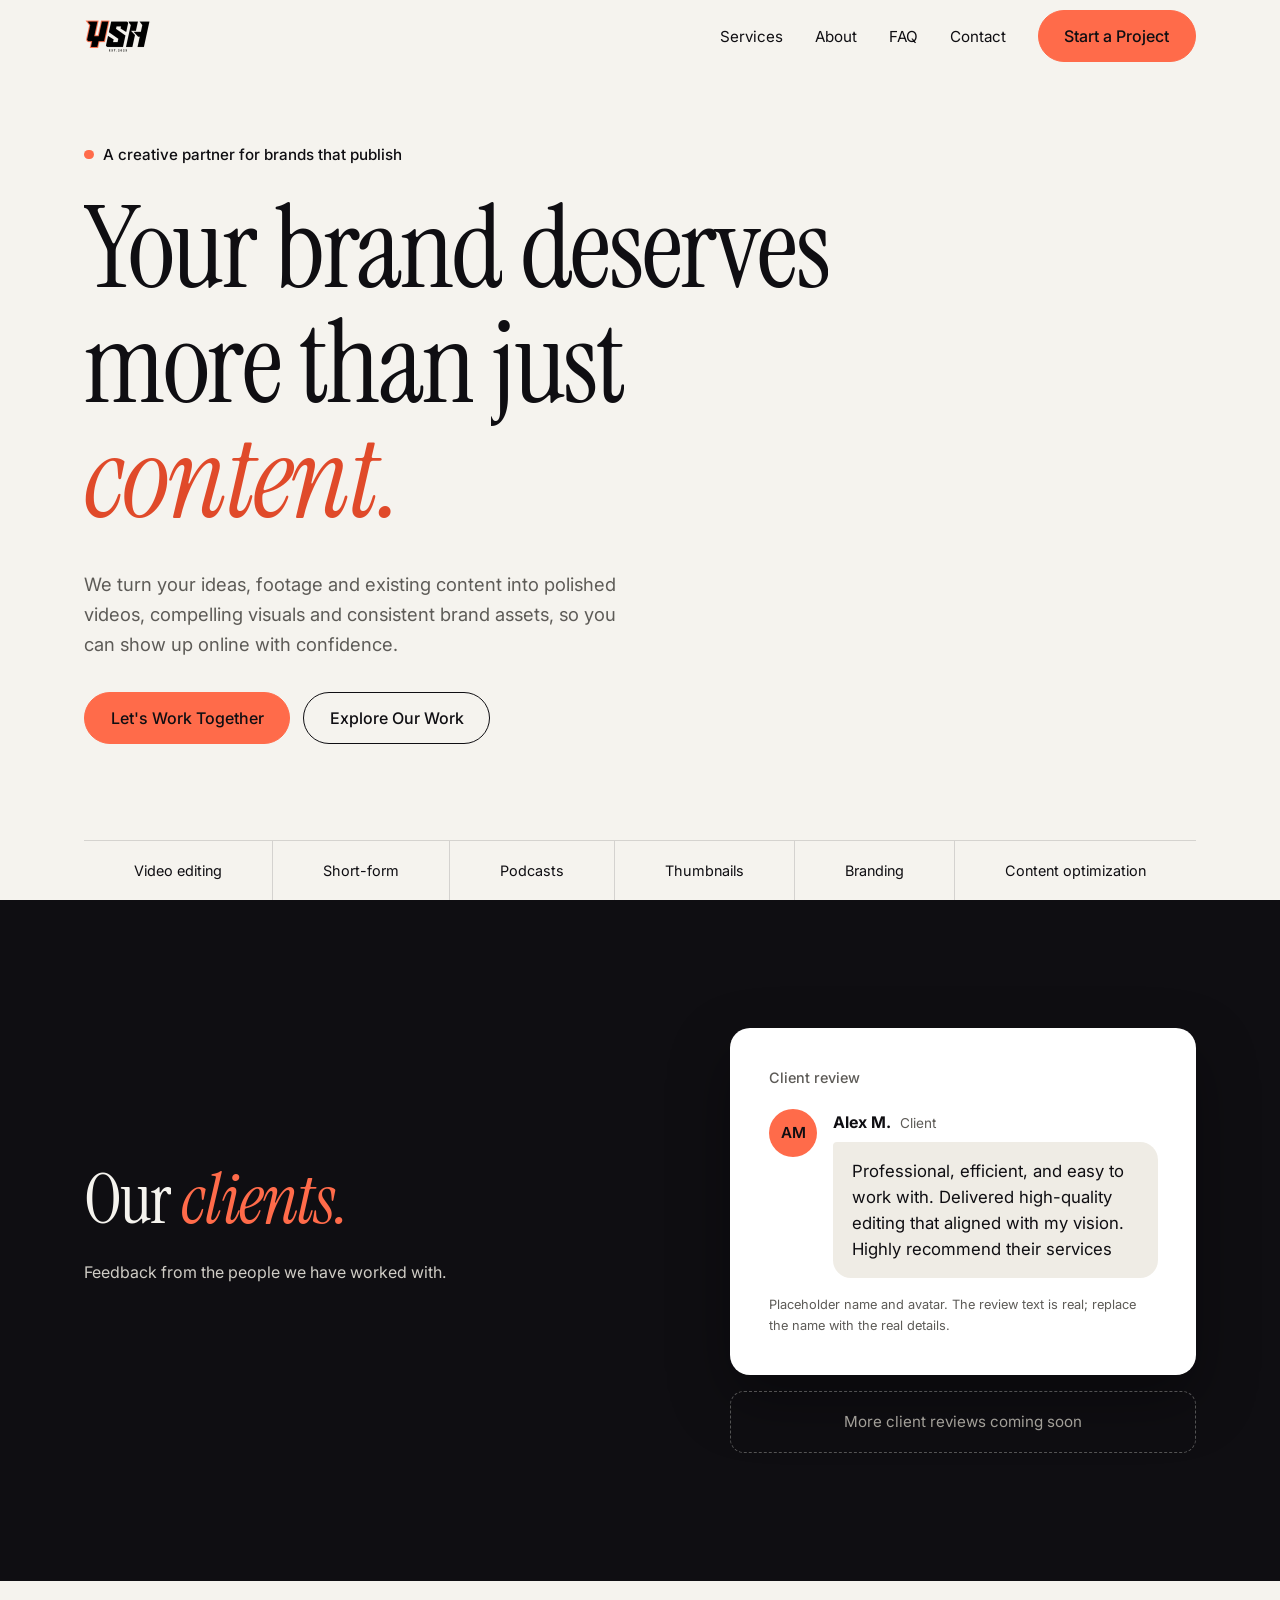
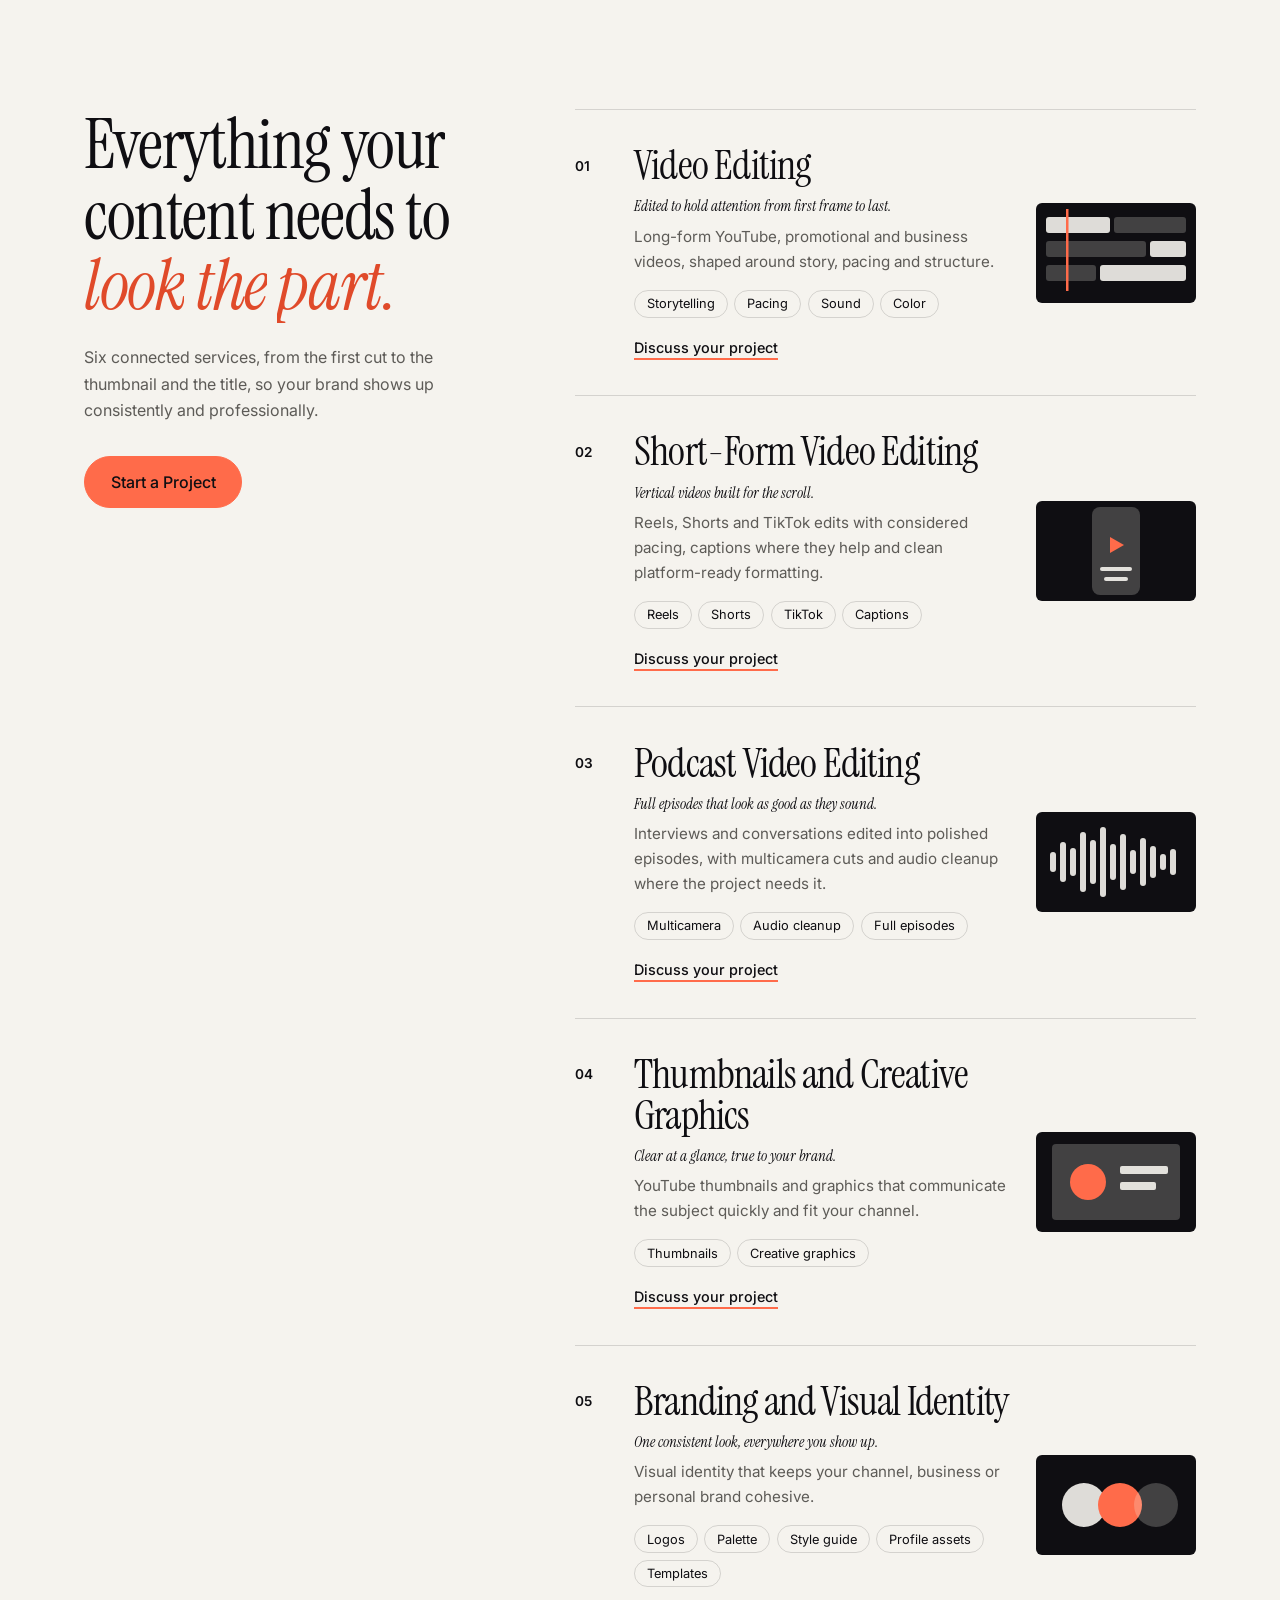
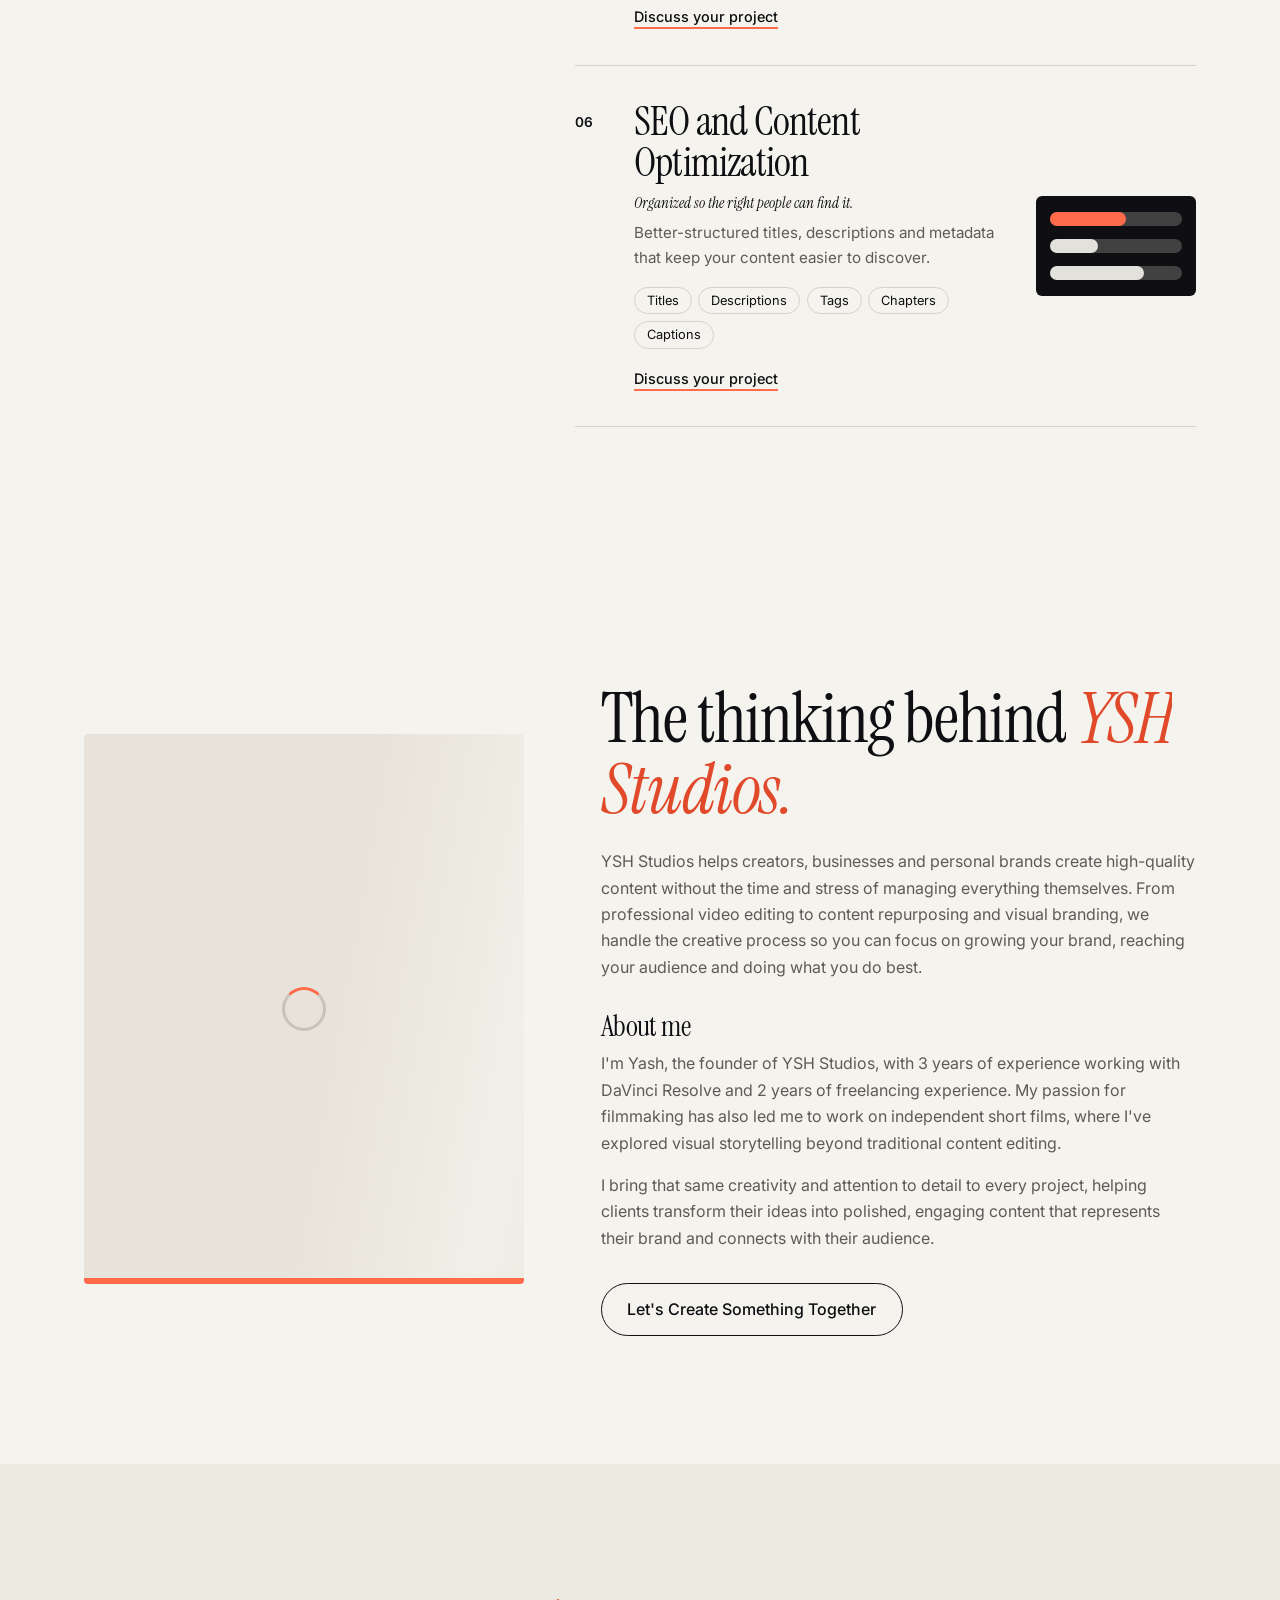
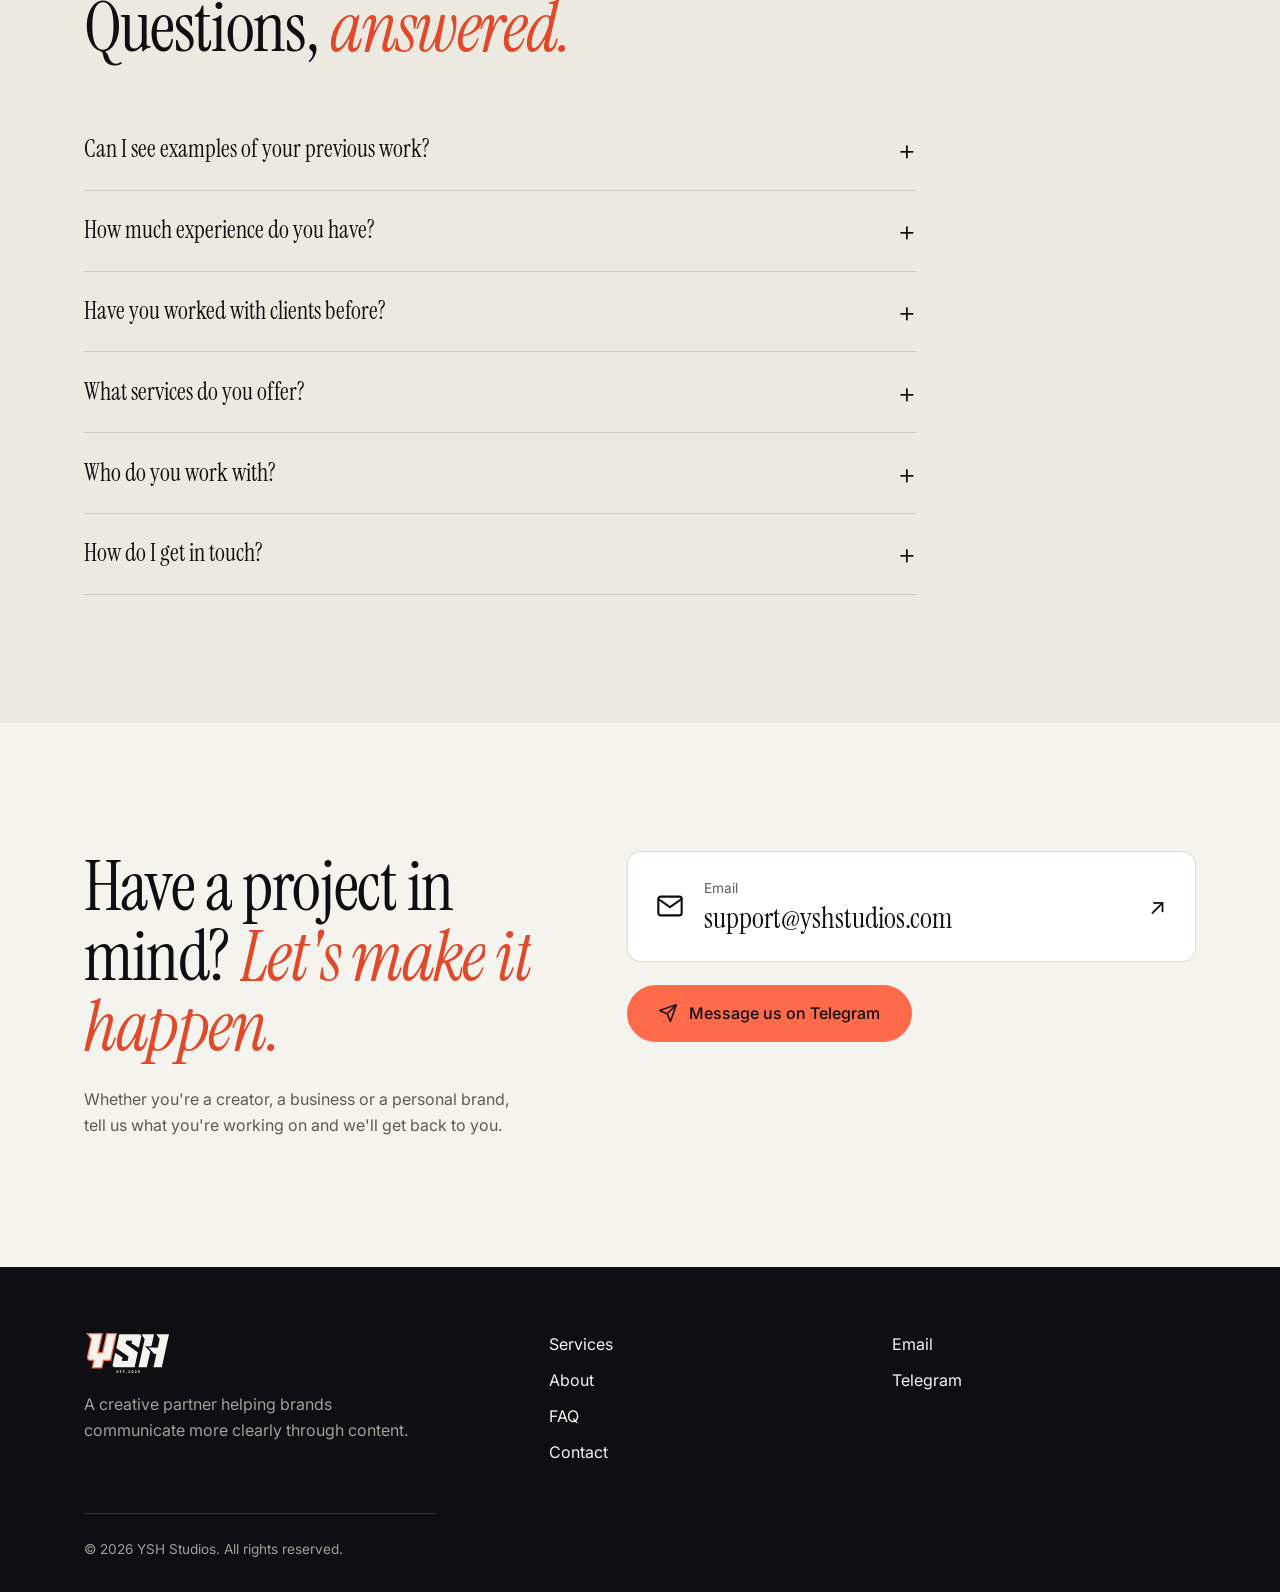
==== index.html @ 0da094ba "Add files via upload" ====
<!DOCTYPE html>
<html lang="en">
<head>
<meta charset="utf-8">
<meta name="viewport" content="width=device-width,initial-scale=1">
<title>YSH Studios | Video Editing, Content and Branding</title>
<meta name="description" content="YSH Studios is a creative partner for creators, businesses and personal brands: video editing, short-form, podcasts, thumbnails, branding and content optimization.">
<meta property="og:type" content="website">
<meta property="og:title" content="YSH Studios | Video Editing, Content and Branding">
<meta property="og:description" content="A creative partner for creators, businesses and personal brands.">
<meta property="og:image" content="https://YOUR-DOMAIN/assets/og.png">
<meta name="twitter:card" content="summary_large_image">
<link rel="icon" href="data:image/svg+xml,%3Csvg xmlns='http://www.w3.org/2000/svg' viewBox='0 0 64 64'%3E%3Crect width='64' height='64' rx='12' fill='%230F0E12'/%3E%3Ctext x='32' y='47' font-size='44' font-family='Georgia' font-weight='700' text-anchor='middle' fill='%23FF6B4A'%3EY%3C/text%3E%3C/svg%3E">
<link rel="preconnect" href="https://fonts.googleapis.com">
<link rel="preconnect" href="https://fonts.gstatic.com" crossorigin>
<link href="https://fonts.googleapis.com/css2?family=Inter:wght@400;500;600&family=Instrument+Serif:ital@0;1&display=swap" rel="stylesheet">
<link rel="stylesheet" href="styles.css">
<script>document.documentElement.classList.add("js")</script>
</head>
<body>
<div class="curtain" aria-hidden="true"><img src="[data-uri]" alt="" width="118" height="60"></div>
<div class="prog" aria-hidden="true"></div>
<svg width="0" height="0" style="position:absolute" aria-hidden="true"><defs>
<symbol id="i-mail" viewBox="0 0 24 24" fill="none" stroke="currentColor" stroke-width="1.8" stroke-linecap="round" stroke-linejoin="round"><path d="M4 4h16a2 2 0 0 1 2 2v12a2 2 0 0 1-2 2H4a2 2 0 0 1-2-2V6a2 2 0 0 1 2-2z"/><path d="m22 6-10 7L2 6"/></symbol>
<symbol id="i-tg" viewBox="0 0 24 24" fill="none" stroke="currentColor" stroke-width="1.8" stroke-linecap="round" stroke-linejoin="round"><path d="M22 2 11 13"/><path d="M22 2 15 22l-4-9-9-4 20-7z"/></symbol>
</defs></svg>

<header id="top-bar">
<div class="wrap bar">
<a class="logo" href="#top" aria-label="YSH Studios home"><img src="[data-uri]" alt="YSH Studios" width="67" height="34"></a>
<button class="menu" aria-expanded="false" aria-controls="nav">Menu</button>
<nav id="nav" aria-label="Main"><ul>
<li><a href="#services">Services</a></li>
<li><a href="#about">About</a></li>
<li><a href="#faq">FAQ</a></li>
<li><a href="#contact">Contact</a></li>
<li><a class="btn btn-p" href="#contact">Start a Project</a></li>
</ul></nav>
</div>
</header>

<main>
<section class="hero" id="top">
<div class="wrap">
<p class="eyebrow rv">A creative partner for brands that publish</p>
<h1 class="rv" style="transition-delay:.08s">Your brand deserves more than just <em>content.</em></h1>
<p class="lead rv" style="transition-delay:.16s">We turn your ideas, footage and existing content into polished videos, compelling visuals and consistent brand assets, so you can show up online with confidence.</p>
<div class="cta rv" style="transition-delay:.24s">
<a class="btn btn-p" href="#contact">Let's Work Together</a>
<a class="btn btn-g" href="#services">Explore Our Work</a>
</div>
</div>
<ul class="ticker wrap" aria-label="What we do">
<li>Video editing</li><li>Short-form</li><li>Podcasts</li><li>Thumbnails</li><li>Branding</li><li>Content optimization</li>
</ul>
</section>

<section class="dark" id="clients">
<div class="wrap sample">
<div class="rv"><h2>Our <em>clients.</em></h2><p>Feedback from the people we have worked with.</p></div>
<div class="rcol"><figure class="cmt rv">
<figcaption class="label">Client review</figcaption>
<!-- REPLACE: avatar initials/photo and name below once you have the real details, then delete the .cmt-note line -->
<div class="cmt-row"><div class="av" aria-hidden="true">AM</div>
<div class="cmt-body"><div class="cmt-top"><strong>Alex M.</strong><span>Client</span></div>
<blockquote class="bub">Professional, efficient, and easy to work with. Delivered high-quality editing that aligned with my vision. Highly recommend their services</blockquote></div></div>
<p class="cmt-note">Placeholder name and avatar. The review text is real; replace the name with the real details.</p>
</figure>
<div class="soon rv">More client reviews coming soon</div></div>
</div>
</section>

<section id="services">
<div class="wrap svc">
<div class="svc-intro rv"><h2>Everything your content needs to <em>look the part.</em></h2><p>Six connected services, from the first cut to the thumbnail and the title, so your brand shows up consistently and professionally.</p><a class="btn btn-p" href="#contact">Start a Project</a></div>
<ol class="rows">
<li class="row rv"><span class="n">01</span><div class="txt"><h3>Video Editing</h3><p class="tl">Edited to hold attention from first frame to last.</p><p>Long-form YouTube, promotional and business videos, shaped around story, pacing and structure.</p><ul class="tags"><li>Storytelling</li><li>Pacing</li><li>Sound</li><li>Color</li></ul><a class="go" href="#contact" data-service="Video Editing">Discuss your project</a></div><div class="viz" aria-hidden="true"><svg viewBox="0 0 160 100"><rect class="f" x="10" y="14" width="64" height="16" rx="3"/><rect class="d" x="78" y="14" width="72" height="16" rx="3"/><rect class="d" x="10" y="38" width="100" height="16" rx="3"/><rect class="f" x="114" y="38" width="36" height="16" rx="3"/><rect class="d" x="10" y="62" width="50" height="16" rx="3"/><rect class="f" x="64" y="62" width="86" height="16" rx="3"/><g class="ph"><rect class="c" x="30" y="6" width="2.5" height="82"/></g></svg></div></li>
<li class="row rv"><span class="n">02</span><div class="txt"><h3>Short-Form Video Editing</h3><p class="tl">Vertical videos built for the scroll.</p><p>Reels, Shorts and TikTok edits with considered pacing, captions where they help and clean platform-ready formatting.</p><ul class="tags"><li>Reels</li><li>Shorts</li><li>TikTok</li><li>Captions</li></ul><a class="go" href="#contact" data-service="Short-Form Video Editing">Discuss your project</a></div><div class="viz" aria-hidden="true"><svg viewBox="0 0 160 100"><rect class="d" x="56" y="6" width="48" height="88" rx="8"/><path class="c" d="M74 36l14 8-14 8z"/><rect class="f" x="64" y="66" width="32" height="4" rx="2"/><rect class="f" x="68" y="76" width="24" height="4" rx="2"/></svg></div></li>
<li class="row rv"><span class="n">03</span><div class="txt"><h3>Podcast Video Editing</h3><p class="tl">Full episodes that look as good as they sound.</p><p>Interviews and conversations edited into polished episodes, with multicamera cuts and audio cleanup where the project needs it.</p><ul class="tags"><li>Multicamera</li><li>Audio cleanup</li><li>Full episodes</li></ul><a class="go" href="#contact" data-service="Podcast Video Editing">Discuss your project</a></div><div class="viz" aria-hidden="true"><svg viewBox="0 0 160 100"><rect class="f b" style="--i:0" x="14" y="40.0" width="6" height="20" rx="3"/><rect class="f b" style="--i:1" x="24" y="30.0" width="6" height="40" rx="3"/><rect class="f b" style="--i:2" x="34" y="36.0" width="6" height="28" rx="3"/><rect class="f b" style="--i:3" x="44" y="20.0" width="6" height="60" rx="3"/><rect class="f b" style="--i:4" x="54" y="28.0" width="6" height="44" rx="3"/><rect class="f b" style="--i:5" x="64" y="15.0" width="6" height="70" rx="3"/><rect class="f b" style="--i:6" x="74" y="32.0" width="6" height="36" rx="3"/><rect class="f b" style="--i:7" x="84" y="22.0" width="6" height="56" rx="3"/><rect class="f b" style="--i:8" x="94" y="38.0" width="6" height="24" rx="3"/><rect class="f b" style="--i:9" x="104" y="26.0" width="6" height="48" rx="3"/><rect class="f b" style="--i:10" x="114" y="34.0" width="6" height="32" rx="3"/><rect class="f b" style="--i:11" x="124" y="42.0" width="6" height="16" rx="3"/><rect class="f b" style="--i:12" x="134" y="37.0" width="6" height="26" rx="3"/></svg></div></li>
<li class="row rv"><span class="n">04</span><div class="txt"><h3>Thumbnails and Creative Graphics</h3><p class="tl">Clear at a glance, true to your brand.</p><p>YouTube thumbnails and graphics that communicate the subject quickly and fit your channel.</p><ul class="tags"><li>Thumbnails</li><li>Creative graphics</li></ul><a class="go" href="#contact" data-service="Thumbnails and Creative Graphics">Discuss your project</a></div><div class="viz" aria-hidden="true"><svg viewBox="0 0 160 100"><rect class="d" x="16" y="12" width="128" height="76" rx="4"/><circle class="c" cx="52" cy="50" r="18"/><rect class="f" x="84" y="34" width="48" height="8" rx="2"/><rect class="f" x="84" y="50" width="36" height="8" rx="2"/></svg></div></li>
<li class="row rv"><span class="n">05</span><div class="txt"><h3>Branding and Visual Identity</h3><p class="tl">One consistent look, everywhere you show up.</p><p>Visual identity that keeps your channel, business or personal brand cohesive.</p><ul class="tags"><li>Logos</li><li>Palette</li><li>Style guide</li><li>Profile assets</li><li>Templates</li></ul><a class="go" href="#contact" data-service="Branding and Visual Identity">Discuss your project</a></div><div class="viz" aria-hidden="true"><svg viewBox="0 0 160 100"><circle class="f" cx="48" cy="50" r="22"/><circle class="c" cx="84" cy="50" r="22"/><circle class="d" cx="120" cy="50" r="22"/></svg></div></li>
<li class="row rv"><span class="n">06</span><div class="txt"><h3>SEO and Content Optimization</h3><p class="tl">Organized so the right people can find it.</p><p>Better-structured titles, descriptions and metadata that keep your content easier to discover.</p><ul class="tags"><li>Titles</li><li>Descriptions</li><li>Tags</li><li>Chapters</li><li>Captions</li></ul><a class="go" href="#contact" data-service="SEO and Content Optimization">Discuss your project</a></div><div class="viz" aria-hidden="true"><svg viewBox="0 0 160 100"><rect class="d" x="14" y="16" width="132" height="14" rx="7"/><rect class="d" x="14" y="43" width="132" height="14" rx="7"/><rect class="d" x="14" y="70" width="132" height="14" rx="7"/><rect class="c" x="14" y="16" width="76" height="14" rx="7"/><rect class="f" x="14" y="43" width="48" height="14" rx="7"/><rect class="f" x="14" y="70" width="94" height="14" rx="7"/></svg></div></li>
</ol>
</div>
</section>

<section id="about">
<div class="wrap about">
<figure class="portrait rv">
<span class="ld" role="img" aria-label="Founder photo loading"></span>
<img src="assets/founder.jpg" alt="Yash, founder of YSH Studios" loading="lazy" onerror="this.remove()">
</figure>
<div class="rv" style="transition-delay:.12s">
<h2>The thinking behind <em>YSH Studios.</em></h2>
<p style="margin-top:1.5rem">YSH Studios helps creators, businesses and personal brands create high-quality content without the time and stress of managing everything themselves. From professional video editing to content repurposing and visual branding, we handle the creative process so you can focus on growing your brand, reaching your audience and doing what you do best.</p>
<h3>About me</h3>
<p>I'm Yash, the founder of YSH Studios, with 3 years of experience working with DaVinci Resolve and 2 years of freelancing experience. My passion for filmmaking has also led me to work on independent short films, where I've explored visual storytelling beyond traditional content editing.</p>
<p style="margin-top:1rem">I bring that same creativity and attention to detail to every project, helping clients transform their ideas into polished, engaging content that represents their brand and connects with their audience.</p>
<a class="btn btn-g" style="margin-top:2rem" href="#contact">Let's Create Something Together</a>
</div>
</div>
</section>

<section id="faq" class="tint">
<div class="wrap">
<h2 class="rv">Questions, <em>answered.</em></h2>
<div class="faq rv">
<details><summary>Can I see examples of your previous work?</summary><p>We're building our public portfolio and will be adding work here soon. In the meantime, you can read what a client says on this page, or get in touch to talk about your project.</p></details>
<details><summary>How much experience do you have?</summary><p>Yash, the founder, has 3 years of experience with DaVinci Resolve and 2 years of freelancing, and has also worked on independent short films.</p></details>
<details><summary>Have you worked with clients before?</summary><p>Yes. You can read a client's review on this page.</p></details>
<details><summary>What services do you offer?</summary><p>Video editing, short-form video editing, podcast video editing, thumbnails and creative graphics, branding and visual identity, and SEO and content optimization.</p></details>
<details><summary>Who do you work with?</summary><p>Creators, businesses and personal brands.</p></details>
<details><summary>How do I get in touch?</summary><p>Email us at support@yshstudios.com, or message us on Telegram.</p></details>
</div>
</div>
</section>

<section id="contact">
<div class="wrap contact">
<div class="rv">
<h2>Have a project in mind? <em>Let's make it happen.</em></h2>
<p style="margin-top:1.5rem;color:var(--mute);max-width:28rem">Whether you're a creator, a business or a personal brand, tell us what you're working on and we'll get back to you.</p>
</div>
<div class="reach rv" style="transition-delay:.12s">
<a class="rc" href="#contact" data-email><svg aria-hidden="true"><use href="#i-mail"/></svg><span><small>Email</small><b class="t">support@yshstudios.com</b></span><i aria-hidden="true">&#8599;</i></a>
<a class="btn btn-p tg" href="https://t.me/yash_yshs" target="_blank" rel="noopener"><svg aria-hidden="true"><use href="#i-tg"/></svg>Message us on Telegram</a>
</div>
</div>
</section>
</main>

<footer>
<div class="wrap">
<div class="fg">
<div><img src="[data-uri]" alt="YSH Studios" width="87" height="44"><p>A creative partner helping brands communicate more clearly through content.</p></div>
<ul aria-label="Sections"><li><a href="#services">Services</a></li><li><a href="#about">About</a></li><li><a href="#faq">FAQ</a></li><li><a href="#contact">Contact</a></li></ul>
<ul aria-label="Contact"><li><a href="#contact" data-email>Email</a></li><li><a href="https://t.me/yash_yshs" target="_blank" rel="noopener">Telegram</a></li></ul>
</div>
<p class="copy">&copy; <span id="yr">2026</span> YSH Studios. All rights reserved.</p>
</div>
</footer>
<script src="script.js"></script>
</body>
</html>
---- styles.css ----
:root{--bg:#F5F3EE;--ink:#0F0E12;--coral:#FF6B4A;--coral-ink:#E04A2A;--mute:#5d5b57;--line:rgba(15,14,18,.14);--serif:"Instrument Serif",Georgia,serif;--sans:Inter,system-ui,-apple-system,"Segoe UI",sans-serif;--ease:cubic-bezier(.2,.7,.2,1);--pad:clamp(1.25rem,5vw,4rem)}
*{box-sizing:border-box;margin:0}
html{scroll-behavior:smooth;scroll-padding-top:5rem}
body{background:var(--bg);color:var(--ink);font:400 1rem/1.65 var(--sans);-webkit-font-smoothing:antialiased}
img{max-width:100%;display:block}
a{color:inherit}
:focus-visible{outline:2px solid var(--coral-ink);outline-offset:3px}
.dark :focus-visible,footer :focus-visible{outline-color:var(--coral)}
.wrap{max-width:1240px;margin:0 auto;padding:0 var(--pad)}
section{padding:clamp(4.5rem,10vw,9rem) 0}
h1,h2,h3{font-family:var(--serif);font-weight:400;line-height:1;letter-spacing:-.02em}
h1{font-size:clamp(3rem,9vw,7.5rem);max-width:15ch}
h2{font-size:clamp(2.3rem,5.5vw,4.5rem);max-width:18ch}
em{font-style:italic;color:var(--coral-ink)}
.dark em{color:var(--coral)}
.eyebrow{font-size:.95rem;font-weight:500;margin-bottom:1.5rem;display:flex;gap:.6rem;align-items:center}
.eyebrow:before{content:"";width:.6rem;height:.6rem;background:var(--coral);border-radius:50%}
.btn{display:inline-flex;align-items:center;padding:.95rem 1.6rem;border-radius:999px;font:500 1rem var(--sans);text-decoration:none;border:1.5px solid var(--ink);cursor:pointer;transition:background .3s var(--ease),color .3s var(--ease),border-color .3s var(--ease)}
.btn-p{background:var(--coral);border-color:var(--coral);color:var(--ink)}
.btn:disabled{opacity:.6;cursor:wait}

header{position:fixed;inset:0 0 auto;z-index:20;background:var(--bg);border-bottom:1px solid transparent;transition:border-color .3s}
header.s{border-color:var(--line)}
.bar{display:flex;align-items:center;justify-content:space-between;height:4.5rem}
.logo img{height:34px;width:auto}
nav ul{display:flex;gap:2rem;list-style:none;padding:0;align-items:center}
nav a{text-decoration:none;font-size:.95rem}
nav a:not(.btn):hover{text-decoration:underline;text-decoration-color:var(--coral);text-decoration-thickness:2px;text-underline-offset:6px}
.menu{display:none;background:none;border:0;font:500 .95rem var(--sans);padding:.5rem;cursor:pointer;color:var(--ink)}

.hero{min-height:100svh;display:flex;flex-direction:column;justify-content:flex-end;padding:7rem 0 0}
.lead{max-width:34rem;font-size:1.15rem;color:var(--mute);margin:2rem 0}
.cta{display:flex;flex-wrap:wrap;gap:.8rem}
.ticker{display:flex;flex-wrap:wrap;list-style:none;padding:0 var(--pad);margin-top:clamp(3rem,8vw,6rem);border-top:1px solid var(--line);width:100%}
.ticker li{flex:1 1 auto;padding:1.1rem 1rem;font-size:.9rem;border-right:1px solid var(--line);text-align:center}
.ticker li:last-child{border:0}

.dark{background:var(--ink);color:var(--bg)}
.sample{display:grid;grid-template-columns:1.1fr .9fr;gap:clamp(2rem,6vw,6rem);align-items:center}
.sample p{max-width:30rem;color:#cfccc5;margin:1.5rem 0 2rem}
.sample small{display:block;margin-top:1rem;color:#a29f98;font-size:.85rem}
.review{background:var(--bg);color:var(--ink);padding:clamp(1.8rem,4vw,3.2rem);border-radius:4px}
.label{font-size:.9rem;font-weight:500;color:var(--mute)}
.review blockquote{font-family:var(--serif);font-size:clamp(1.5rem,2.6vw,2.1rem);line-height:1.25;margin-top:1.2rem;padding-top:1.2rem;border-top:3px solid var(--coral)}


.about{display:grid;grid-template-columns:.85fr 1.15fr;gap:clamp(2rem,6vw,6rem);align-items:center}
.portrait{position:relative;aspect-ratio:4/5;background:#e7e3da;border-radius:4px;overflow:hidden;display:grid;place-items:center;color:var(--mute);font-size:.9rem;text-align:center;padding:1rem}
.portrait img{position:absolute;inset:0;width:100%;height:100%;object-fit:cover}
.portrait:after{content:"";position:absolute;inset:auto 0 0;height:6px;background:var(--coral)}
.about h3{font-size:1.8rem;margin:2rem 0 .6rem}
.about p{color:var(--mute);max-width:38rem}

.tint{background:#ece9e1}
.faq{max-width:52rem;margin-top:3rem}
details{border-bottom:1px solid var(--line)}
summary{cursor:pointer;list-style:none;padding:1.4rem 0;font:1.5rem/1.2 var(--serif);display:flex;justify-content:space-between;gap:1rem;align-items:center}
summary::-webkit-details-marker{display:none}
summary:after{content:"+";font:300 1.8rem var(--sans);transition:transform .3s var(--ease)}
details[open] summary:after{transform:rotate(45deg)}
details p{color:var(--mute);padding:0 2.5rem 1.5rem 0;max-width:42rem}

.contact{display:grid;grid-template-columns:.9fr 1.1fr;gap:clamp(2rem,6vw,6rem)}
.links{list-style:none;padding:0;margin-top:2rem;border-top:1px solid var(--line)}
.links li{border-bottom:1px solid var(--line)}
.links a{display:flex;align-items:center;gap:1rem;padding:1.1rem 0;text-decoration:none;transition:padding .3s var(--ease)}
.links a:hover{padding-left:.6rem}
.links svg{width:22px;height:22px;flex:none}
form{display:grid;gap:1.2rem}
label{font-size:.9rem;font-weight:500;display:grid;gap:.4rem}
input,select,textarea{font:400 1rem var(--sans);padding:.85rem 1rem;border:1.5px solid var(--line);background:#fff;border-radius:4px;color:var(--ink);width:100%}
input:focus,select:focus,textarea:focus{outline:2px solid var(--coral-ink);outline-offset:1px}
.two{display:grid;grid-template-columns:1fr 1fr;gap:1.2rem}
.hp{position:absolute;left:-9999px;width:1px}
#st{min-height:1.5rem;font-size:.95rem}
#st.err{color:#b3261e}#st.ok{color:#1d6b3a}
.note{font-size:.85rem;color:var(--mute)}
form .btn{justify-self:start}

footer{background:var(--ink);color:var(--bg);padding:4rem 0 2rem}
.fg{display:grid;grid-template-columns:1.4fr 1fr 1fr;gap:2.5rem}
footer img{height:44px;width:auto;margin-bottom:1rem}
footer p{color:#a29f98;max-width:22rem}
footer ul{list-style:none;padding:0;display:grid;gap:.6rem;align-content:start}
footer a{text-decoration:none}footer a:hover{color:var(--coral)}
.copy{margin-top:3rem;padding-top:1.5rem;border-top:1px solid rgba(245,243,238,.15);font-size:.85rem}

.js .rv{opacity:0;transform:translateY(22px);transition:opacity .8s var(--ease),transform .8s var(--ease)}
.js .rv.in{opacity:1;transform:none}

@media (max-width:980px){.grid{grid-template-columns:repeat(2,1fr)}}
@media (max-width:860px){
.menu{display:block}
nav{display:none;position:absolute;top:4.5rem;left:0;right:0;background:var(--bg);border-bottom:1px solid var(--line);padding:1.2rem var(--pad) 2rem}
nav.open{display:block}
nav ul{flex-direction:column;align-items:flex-start;gap:1.2rem}
.sample,.about,.contact,.fg{grid-template-columns:1fr}
.ticker li{flex:1 1 33%;border-bottom:1px solid var(--line)}}
@media (max-width:620px){.grid,.two{grid-template-columns:1fr}.ticker li{flex:1 1 50%}}
@media (prefers-reduced-motion:reduce){html{scroll-behavior:auto}.js .rv{opacity:1;transform:none;transition:none}*{transition-duration:.01ms!important}}

/* ---- v2: buttons, nav, motion ---- */
.btn{position:relative;overflow:hidden;isolation:isolate;transition:color .4s var(--ease),transform .2s var(--ease)}
.btn:before{content:"";position:absolute;inset:0;background:var(--ink);transform:translateY(101%);transition:transform .5s var(--ease);z-index:-1}
.btn:hover:before{transform:none}.btn:hover{color:var(--bg)}.btn:active{transform:scale(.96)}
.dark .btn:before{background:var(--bg)}.dark .btn:hover{color:var(--ink)}
nav a:not(.btn){text-decoration:none!important;padding-bottom:4px;background:linear-gradient(var(--coral),var(--coral)) left bottom/0 2px no-repeat;transition:background-size .4s var(--ease)}
nav a:not(.btn):hover{background-size:100% 2px}
.logo{display:block;line-height:0}.logo img{height:34px;width:auto;transition:transform .4s var(--ease)}.logo:hover img{transform:scale(1.05)}
.prog{position:fixed;top:0;left:0;right:0;height:3px;background:var(--coral);transform:scaleX(0);transform-origin:left;z-index:30}
.curtain{position:fixed;inset:0;background:var(--ink);z-index:100;display:grid;place-items:center;pointer-events:none;animation:lift .9s .55s var(--ease) forwards}
.curtain img{height:60px;width:auto;animation:fade .5s both}
@keyframes lift{to{transform:translateY(-100%);visibility:hidden}}
@keyframes fade{from{opacity:0;transform:translateY(10px)}}
.w{display:inline-block;overflow:hidden;vertical-align:top;padding-bottom:.14em;margin-bottom:-.14em}
.w>span{display:inline-block;transform:translateY(112%)}
.split.in .w>span{transform:none;transition:transform 1.1s var(--ease) calc(var(--b,0s) + var(--i)*.055s)}
.split.rv{opacity:1;transform:none;transition:none}
.js .portrait.rv{opacity:1;transform:none;clip-path:inset(100% 0 0 0);transition:clip-path 1.2s var(--ease)}
.js .portrait.rv.in{clip-path:inset(0)}
.portrait img{transform:scale(1.12);will-change:transform}
/* services */
.svc{display:grid;grid-template-columns:.8fr 1.2fr;gap:clamp(2rem,6vw,6rem)}
.svc-intro{position:sticky;top:7rem;align-self:start}
.svc-intro p{color:var(--mute);margin:1.5rem 0 2rem;max-width:26rem}
.rows{list-style:none;padding:0;border-top:1px solid var(--line)}
.row{position:relative;display:grid;grid-template-columns:2.2rem 1fr 10rem;gap:1.5rem;align-items:center;padding:2.2rem 0;border-bottom:1px solid var(--line);transition:padding .5s var(--ease)}
.row:after{content:"";position:absolute;left:0;bottom:-1px;height:2px;width:100%;background:var(--coral);transform:scaleX(0);transform-origin:left;transition:transform .7s var(--ease)}
.row:hover{padding-left:.8rem}.row:hover:after{transform:scaleX(1)}
.n{font-size:.85rem;font-weight:600;align-self:start;padding-top:.6rem}
.row h3{font-size:clamp(1.8rem,3.2vw,2.6rem);transition:color .3s}
.row:hover h3{color:var(--coral-ink);font-style:italic}
.tl{font:italic 1.15rem/1.3 var(--serif);margin:.7rem 0 .4rem}
.row p{color:var(--mute);font-size:.95rem;max-width:34rem}
.row .tl{color:var(--ink)}
.tags{list-style:none;padding:0;display:flex;flex-wrap:wrap;gap:.4rem;margin:1rem 0}
.tags li{font-size:.8rem;border:1px solid var(--line);border-radius:999px;padding:.15rem .75rem}
.go{font-size:.9rem;font-weight:500;text-decoration:none;border-bottom:2px solid var(--coral);padding-bottom:2px}
.viz{aspect-ratio:8/5;background:var(--ink);color:var(--bg);border-radius:6px;overflow:hidden;transition:transform .7s var(--ease)}
.row:hover .viz{transform:rotate(-2.5deg) scale(1.07)}
.viz svg{width:100%;height:100%;display:block}
.viz .c{fill:var(--coral)}.viz .f{fill:currentColor;opacity:.9}.viz .d{fill:currentColor;opacity:.22}
.ph{transition:transform 1.6s var(--ease)}.row:hover .ph{transform:translateX(96px)}
.b{transform-box:fill-box;transform-origin:center;transition:transform .6s var(--ease) calc(var(--i)*.03s)}.row:hover .b{transform:scaleY(1.45)}
/* comment */
.cmt{background:#fff;color:var(--ink);padding:clamp(1.5rem,3.5vw,2.4rem);border-radius:20px;box-shadow:0 24px 60px rgba(0,0,0,.35)}
.cmt-row{display:flex;gap:1rem;margin-top:1.2rem}
.av{flex:none;width:3rem;height:3rem;border-radius:50%;background:var(--coral);display:grid;place-items:center;font-weight:600;font-size:.95rem}
.cmt-top{display:flex;gap:.6rem;align-items:baseline;margin-bottom:.4rem}.cmt-top span{font-size:.85rem;color:var(--mute)}
.bub{background:#efece5;border-radius:4px 18px 18px 18px;padding:1rem 1.2rem;font-size:1.05rem;line-height:1.55}
.cmt-note{margin-top:1rem;font-size:.8rem;color:var(--mute)}
.js .cmt .av,.js .cmt .bub{opacity:0}
.cmt.in .av{animation:pop .6s .2s var(--ease) both}
.cmt.in .bub{animation:bub .8s .45s var(--ease) both;transform-origin:0 0}
@keyframes pop{from{opacity:0;transform:scale(.4)}to{opacity:1;transform:none}}
@keyframes bub{from{opacity:0;transform:translateY(14px) scale(.94)}to{opacity:1;transform:none}}
@media (max-width:860px){
.svc{grid-template-columns:1fr}.svc-intro{position:static}
.row{grid-template-columns:2rem 1fr}.row .viz{grid-column:2;width:11rem}
nav{display:block;visibility:hidden;opacity:0;transform:translateY(-10px);transition:opacity .35s var(--ease),transform .35s var(--ease),visibility .35s}
nav.open{visibility:visible;opacity:1;transform:none}}
@media (prefers-reduced-motion:reduce){.curtain{display:none}.w>span{transform:none}.portrait.rv{clip-path:none!important}.portrait img{transform:none}*{animation-delay:0s!important}}
.cmt p.cmt-note{color:var(--mute);margin:1rem 0 0;max-width:none}
.hero>.wrap{width:100%}
.ticker{padding:0;width:calc(100% - 2*var(--pad));max-width:calc(1240px - 2*var(--pad))}

/* v3: photo loader + contact cards */
.portrait{background:linear-gradient(100deg,#e7e3da 30%,#f2efe8 50%,#e7e3da 70%) 0 0/200% 100%;animation:shim 1.8s linear infinite}
@keyframes shim{to{background-position:-200% 0}}
.ld{width:44px;height:44px;border:3px solid rgba(15,14,18,.15);border-top-color:var(--coral);border-radius:50%;animation:spin 1s linear infinite}
@keyframes spin{to{transform:rotate(360deg)}}
.reach{display:grid;gap:1rem;align-content:start}
.rc{display:flex;align-items:center;gap:1.2rem;padding:1.6rem 1.8rem;border:1px solid var(--line);border-radius:14px;background:#fff;text-decoration:none;transition:transform .5s var(--ease),border-color .3s,box-shadow .5s var(--ease)}
.rc:hover{transform:translateY(-4px);border-color:var(--coral);box-shadow:0 18px 40px rgba(15,14,18,.08)}
.rc svg{width:28px;height:28px;flex:none}
.rc span{flex:1;display:grid;min-width:0}.rc small{font-size:.85rem;color:var(--mute)}
.rc b{font:400 clamp(1.3rem,2.4vw,1.8rem)/1.25 var(--serif);overflow-wrap:anywhere}
.rc i{font-style:normal;font-size:1.4rem;transition:transform .4s var(--ease)}.rc:hover i{transform:translate(4px,-4px)}
@media (prefers-reduced-motion:reduce){.portrait,.ld{animation:none}}
.tg{justify-self:start;margin-top:.4rem;padding:1.1rem 1.9rem}.tg svg{width:20px;height:20px;margin-right:.7rem;flex:none}
.rcol{display:grid;gap:1rem}.sample .soon{border:1.5px dashed rgba(245,243,238,.3);border-radius:14px;padding:1.1rem 1.4rem;text-align:center;color:#a29f98;font-size:.95rem}
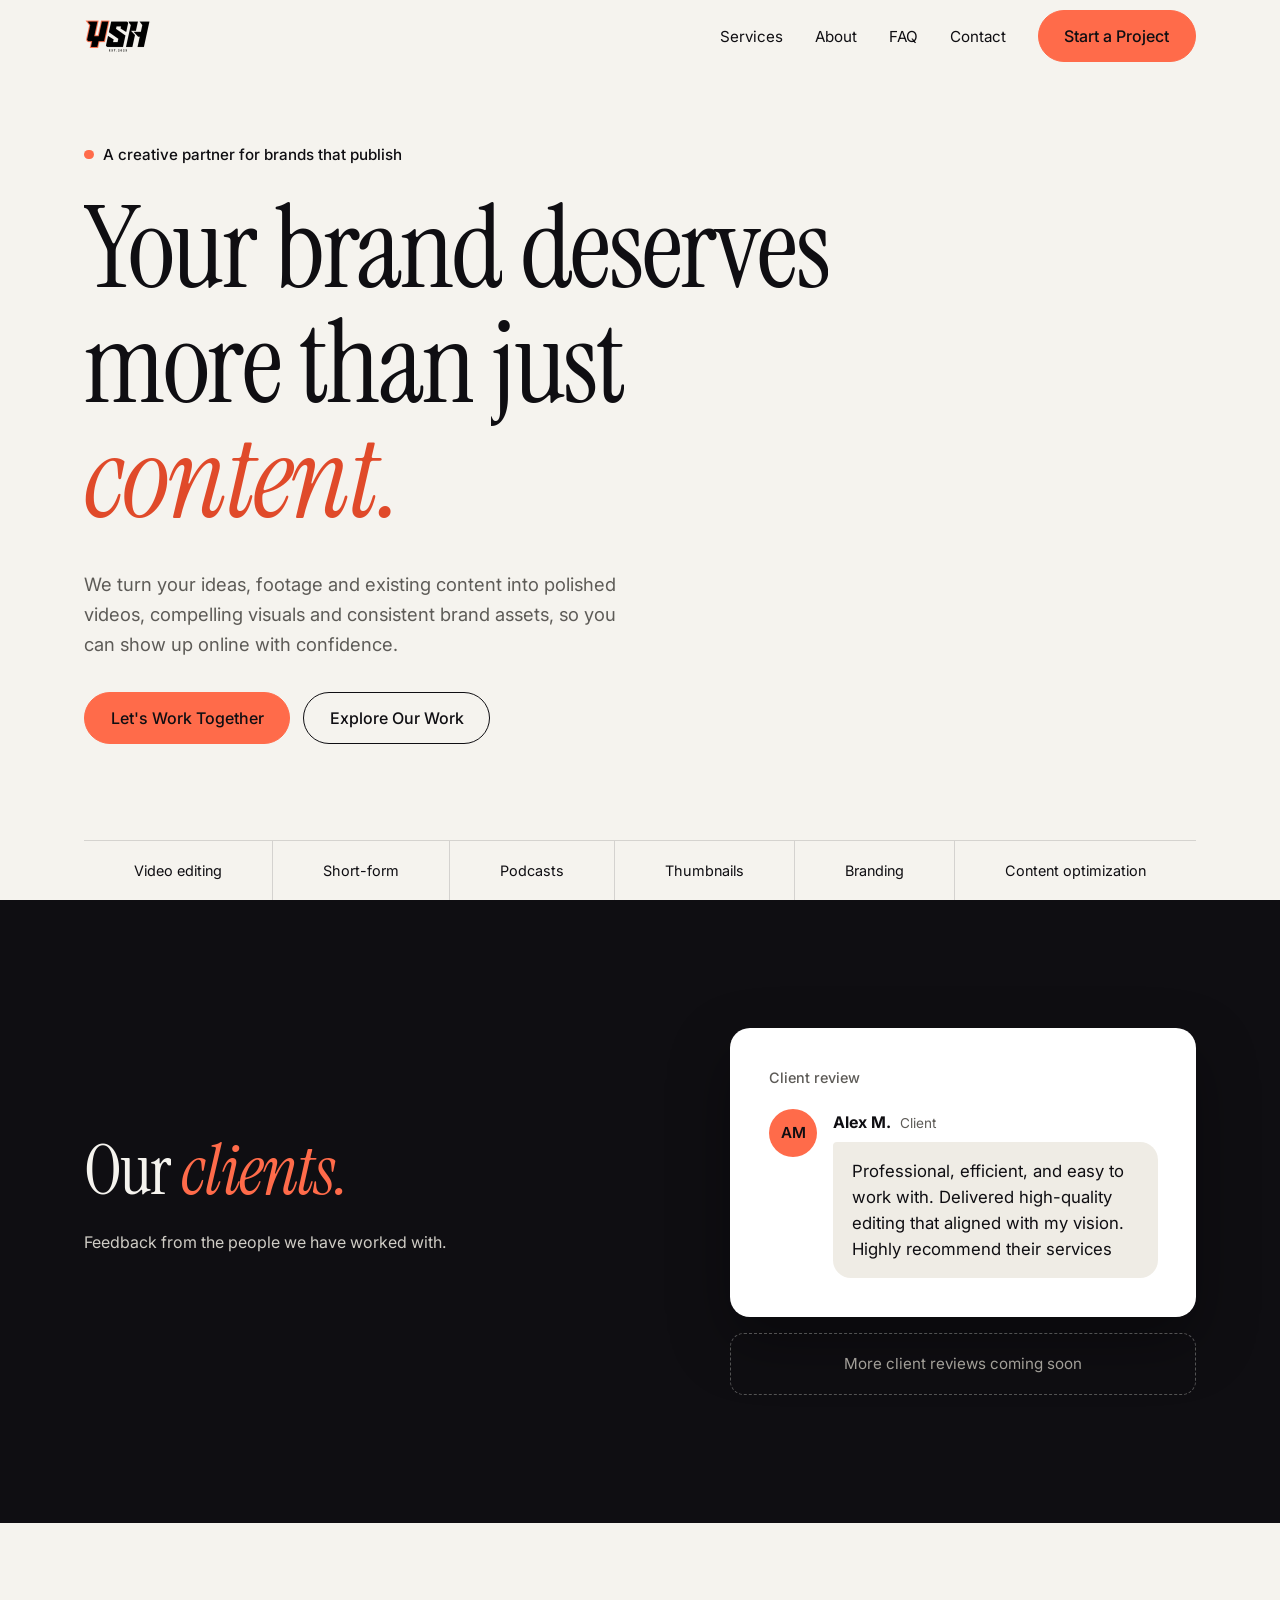
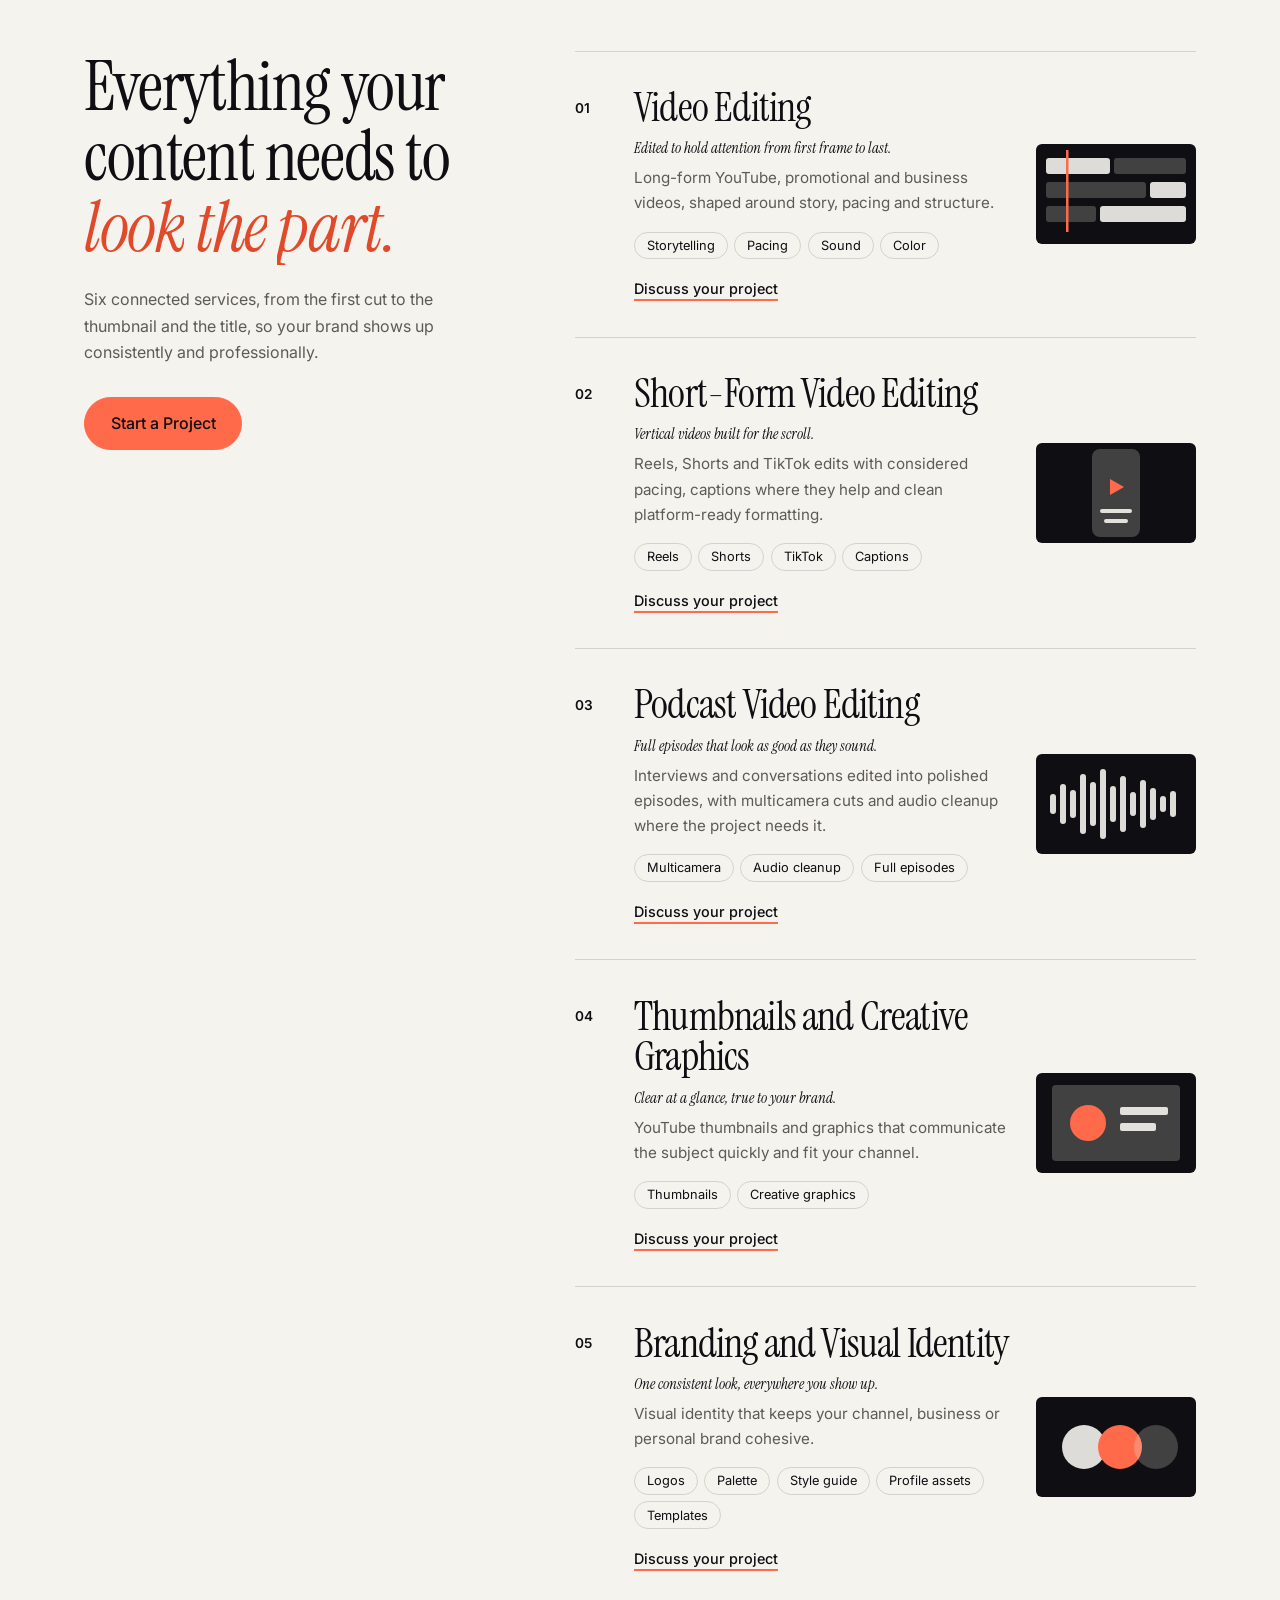
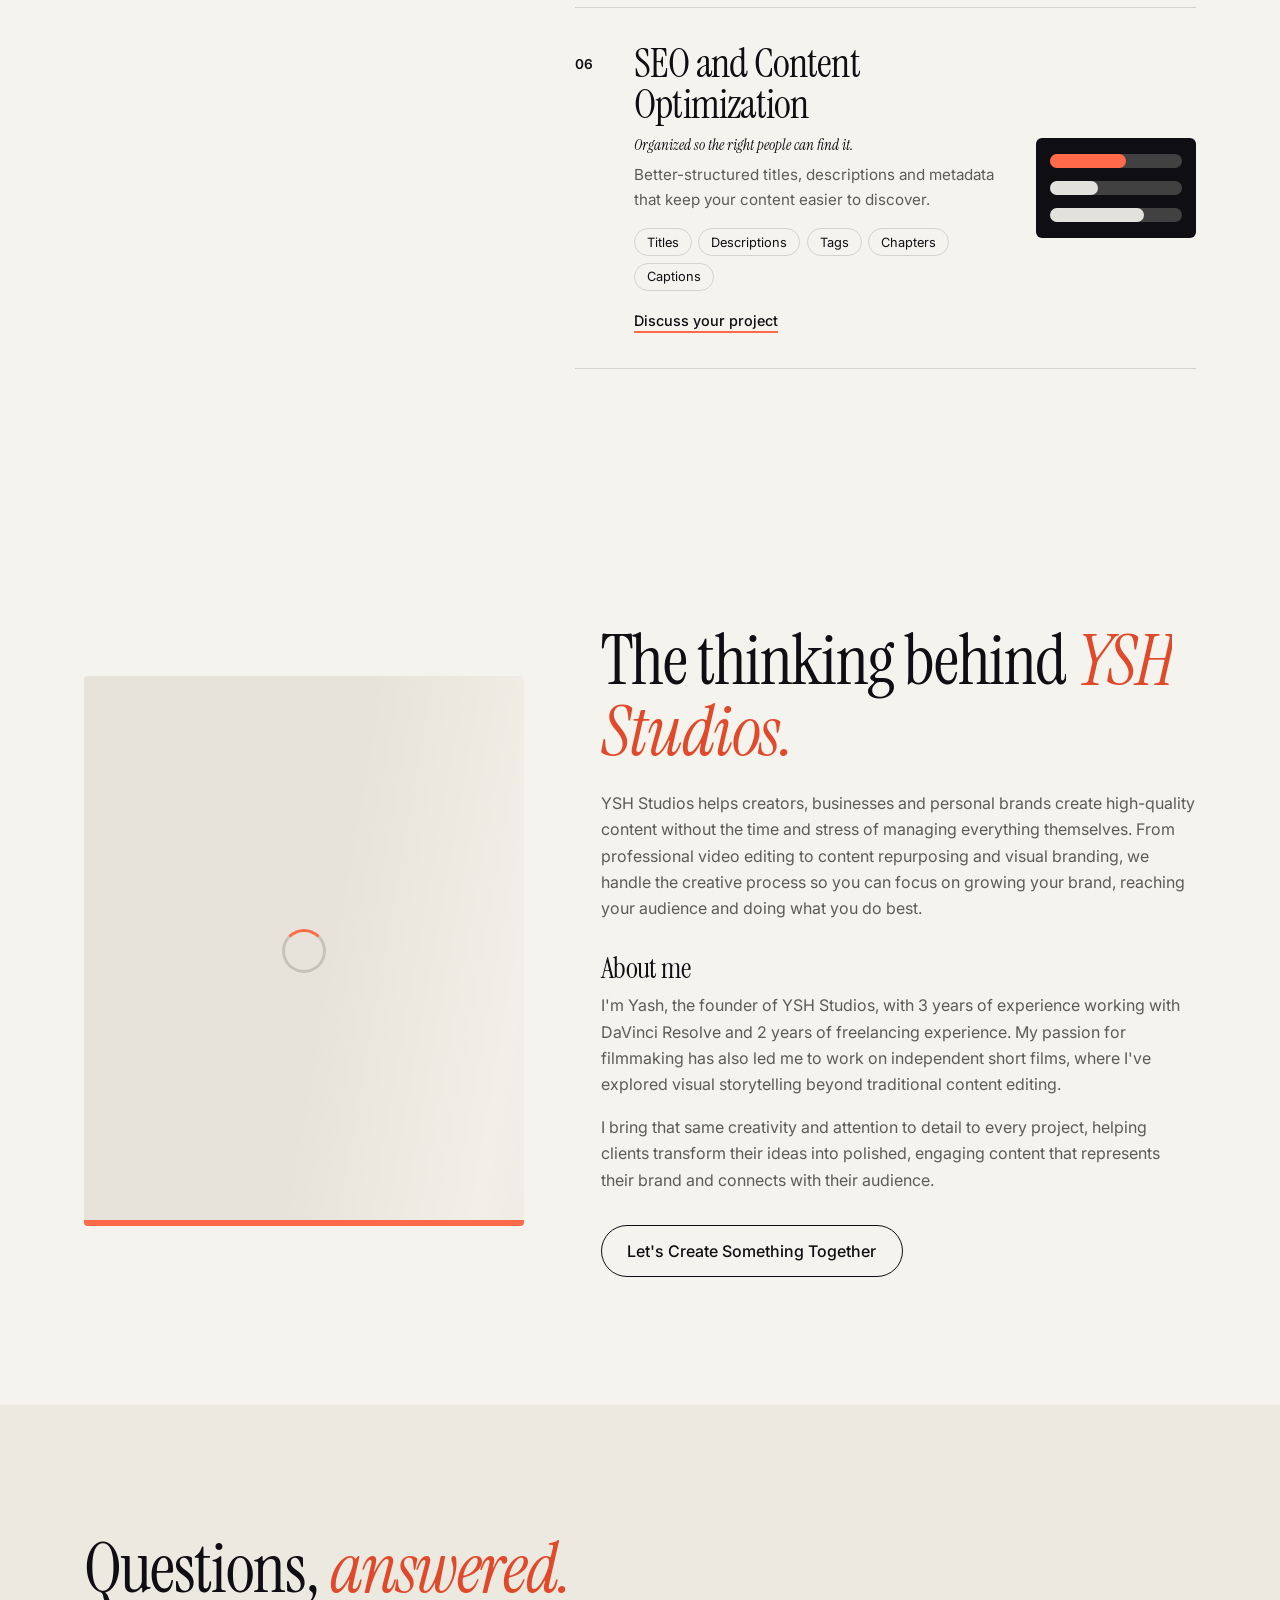
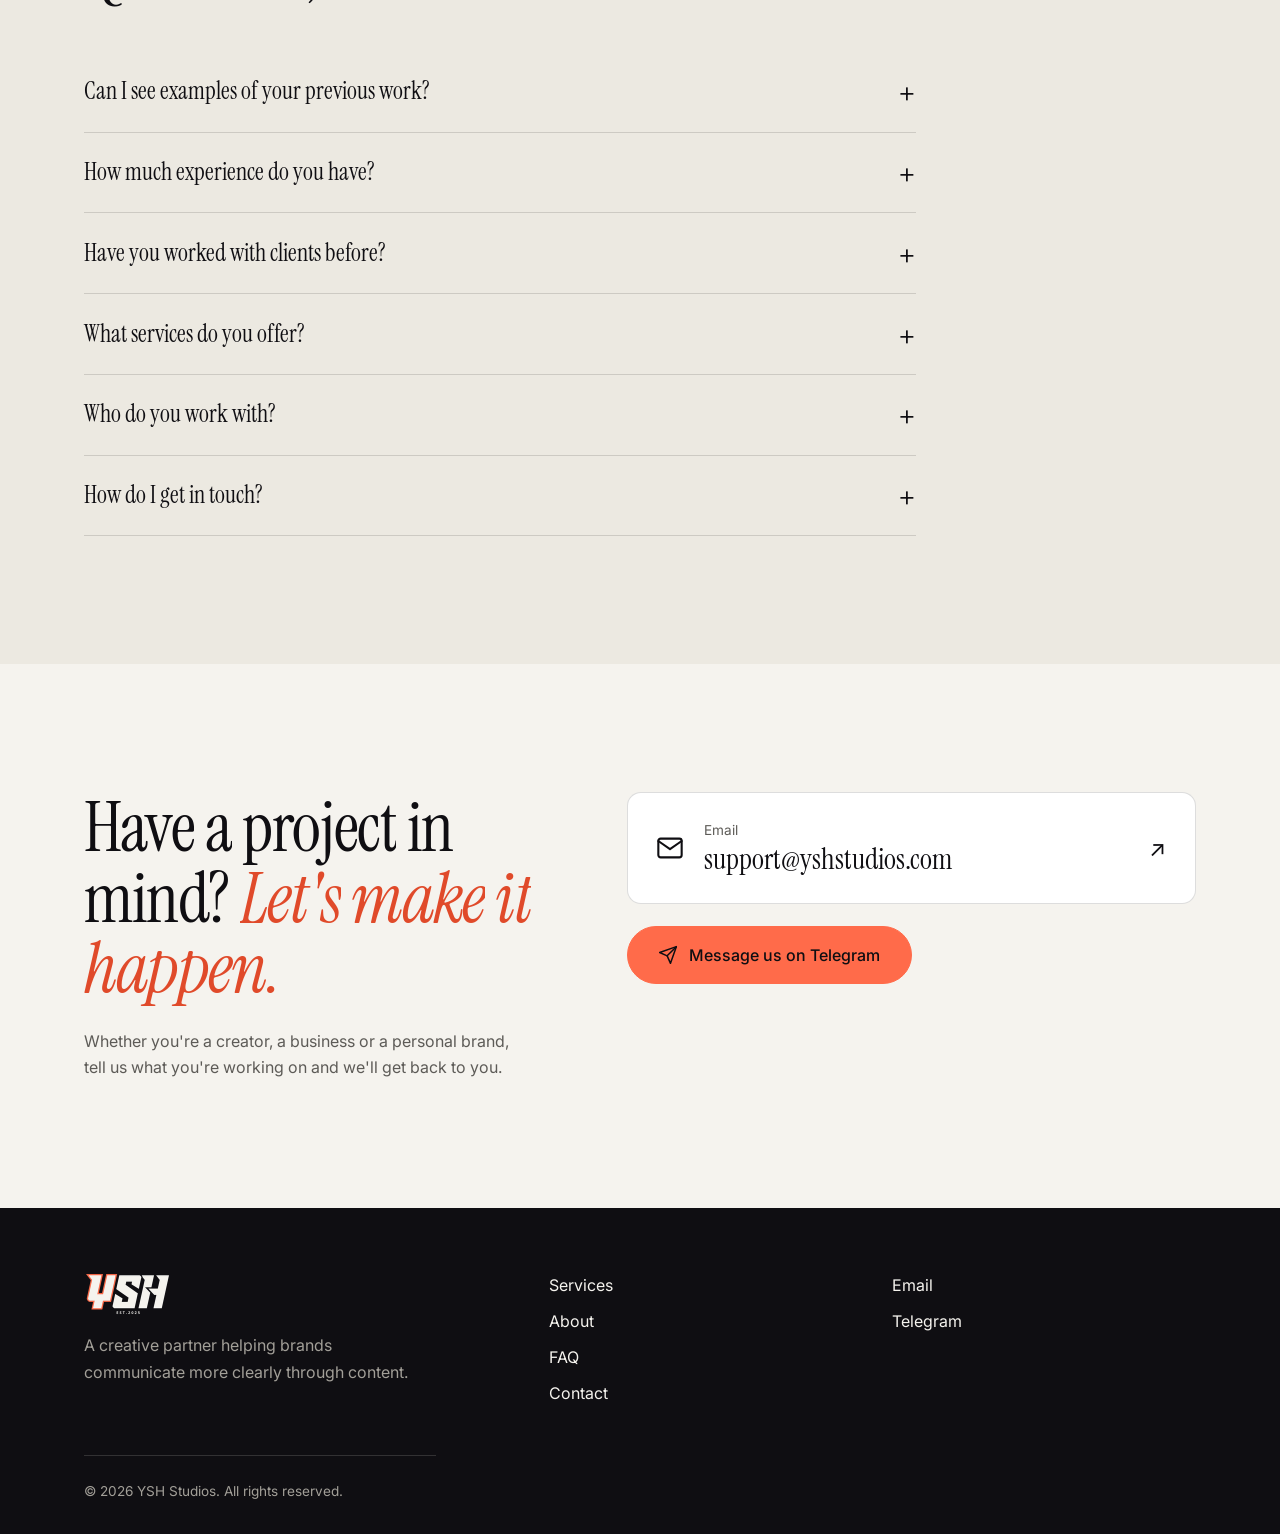
==== commit 25697c57: "Update index.html" ====
--- a/index.html
+++ b/index.html
@@ -64,7 +64,6 @@
 <div class="cmt-row"><div class="av" aria-hidden="true">AM</div>
 <div class="cmt-body"><div class="cmt-top"><strong>Alex M.</strong><span>Client</span></div>
 <blockquote class="bub">Professional, efficient, and easy to work with. Delivered high-quality editing that aligned with my vision. Highly recommend their services</blockquote></div></div>
-<p class="cmt-note">Placeholder name and avatar. The review text is real; replace the name with the real details.</p>
 </figure>
 <div class="soon rv">More client reviews coming soon</div></div>
 </div>
